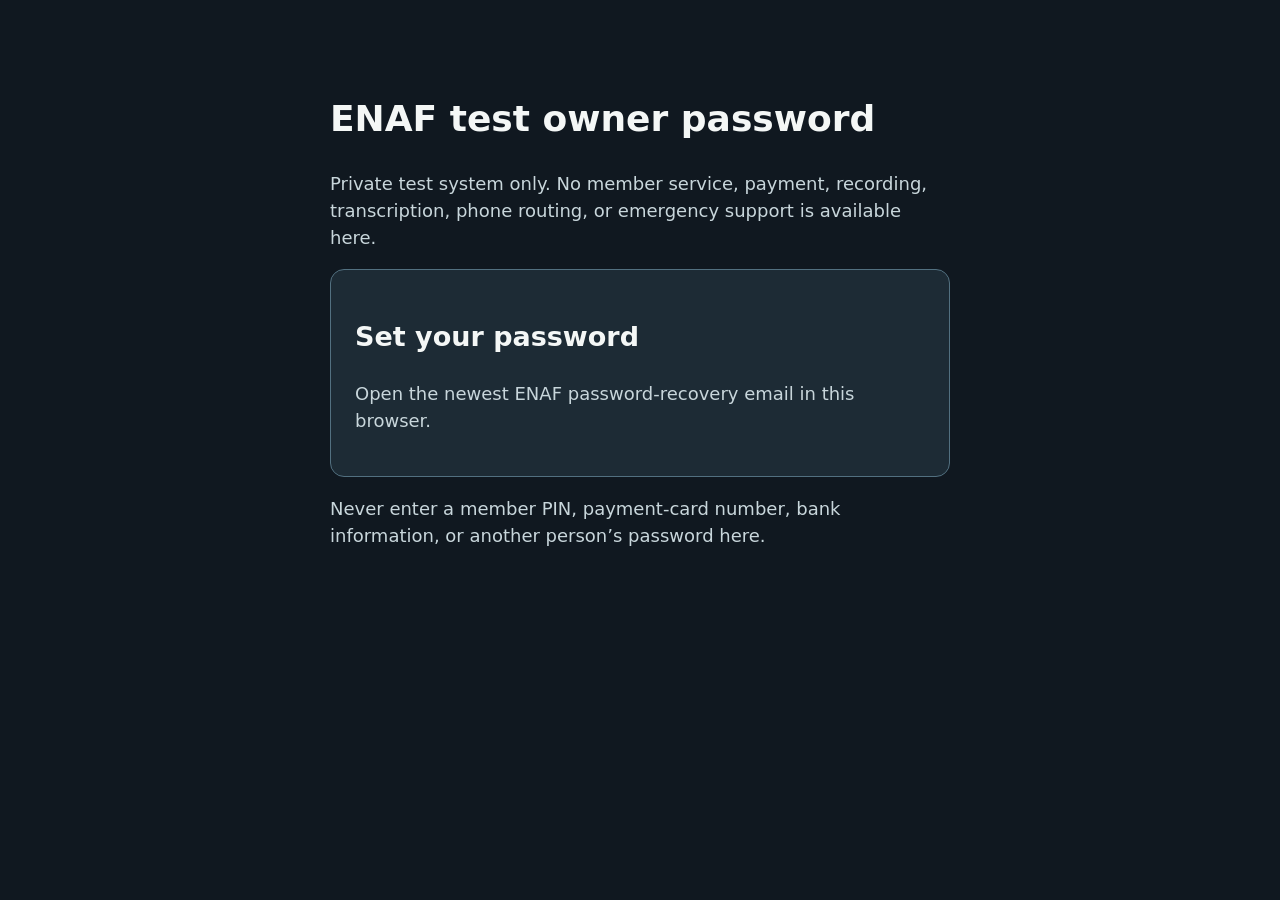
==== index.html @ 76236249 "Add test owner recovery page" ====
<!doctype html>
<html lang="en">
  <head>
    <meta charset="utf-8">
    <meta name="viewport" content="width=device-width, initial-scale=1">
    <title>ENAF test owner password</title>
    <style>
      body { margin: 0; background: #101820; color: #f4f7f6; font: 18px/1.5 system-ui, sans-serif; }
      main { max-width: 620px; margin: 40px auto; padding: 28px; }
      section { margin: 18px 0; padding: 24px; border: 1px solid #527080; border-radius: 14px; background: #1d2b35; }
      label, input, button { display: block; width: 100%; box-sizing: border-box; }
      input { margin: 7px 0 16px; padding: 12px; border: 1px solid #9ab0ba; border-radius: 8px; font-size: 18px; }
      button { padding: 12px; border: 0; border-radius: 8px; background: #79d2a6; color: #102018; font-weight: 700; font-size: 16px; }
      .note { color: #c8d6db; } .warn { padding: 12px; border-radius: 8px; background: #4a291f; } .ok { padding: 12px; border-radius: 8px; background: #1e473b; }
      .hidden { display: none; }
    </style>
  </head>
  <body>
    <main>
      <h1>ENAF test owner password</h1>
      <p class="note">Private test system only. No member service, payment, recording, transcription, phone routing, or emergency support is available here.</p>
      <section>
        <h2>Set your password</h2>
        <p id="status" class="note">Open the newest ENAF password-recovery email in this browser.</p>
        <div id="form" class="hidden">
          <label for="password">Choose a test owner password</label>
          <input id="password" type="password" autocomplete="new-password" minlength="12">
          <button id="save" type="button">Save password</button>
        </div>
      </section>
      <p class="note">Never enter a member PIN, payment-card number, bank information, or another person’s password here.</p>
    </main>
    <script>
      const projectUrl = 'https://efbsdpeowuwwbzaujyqs.supabase.co';
      const status = document.getElementById('status');
      const form = document.getElementById('form');
      const params = new URLSearchParams(location.hash.slice(1));
      const token = params.get('access_token');
      const linkError = params.get('error_code') || params.get('error');

      if (token) {
        form.classList.remove('hidden');
        status.textContent = 'This secure link is ready. Choose a password now.';
        status.className = 'ok';
        history.replaceState({}, '', location.pathname);
      } else if (linkError) {
        status.textContent = 'This recovery link is no longer valid. Request a new one, then open the newest email right away.';
        status.className = 'warn';
        history.replaceState({}, '', location.pathname);
      }

      document.getElementById('save').addEventListener('click', async () => {
        const password = document.getElementById('password').value;
        if (password.length < 12) {
          status.textContent = 'Use at least 12 characters.';
          status.className = 'warn';
          return;
        }
        const response = await fetch(`${projectUrl}/auth/v1/user`, {
          method: 'PUT',
          headers: { 'authorization': `Bearer ${token}`, 'content-type': 'application/json' },
          body: JSON.stringify({ password })
        });
        document.getElementById('password').value = '';
        if (!response.ok) {
          status.textContent = 'Password could not be saved. Request one new recovery email and use it right away.';
          status.className = 'warn';
          return;
        }
        form.classList.add('hidden');
        status.textContent = 'Password saved. Return to ENAF when you are ready for the next test-only setup step.';
        status.className = 'ok';
      });
    </script>
  </body>
</html>
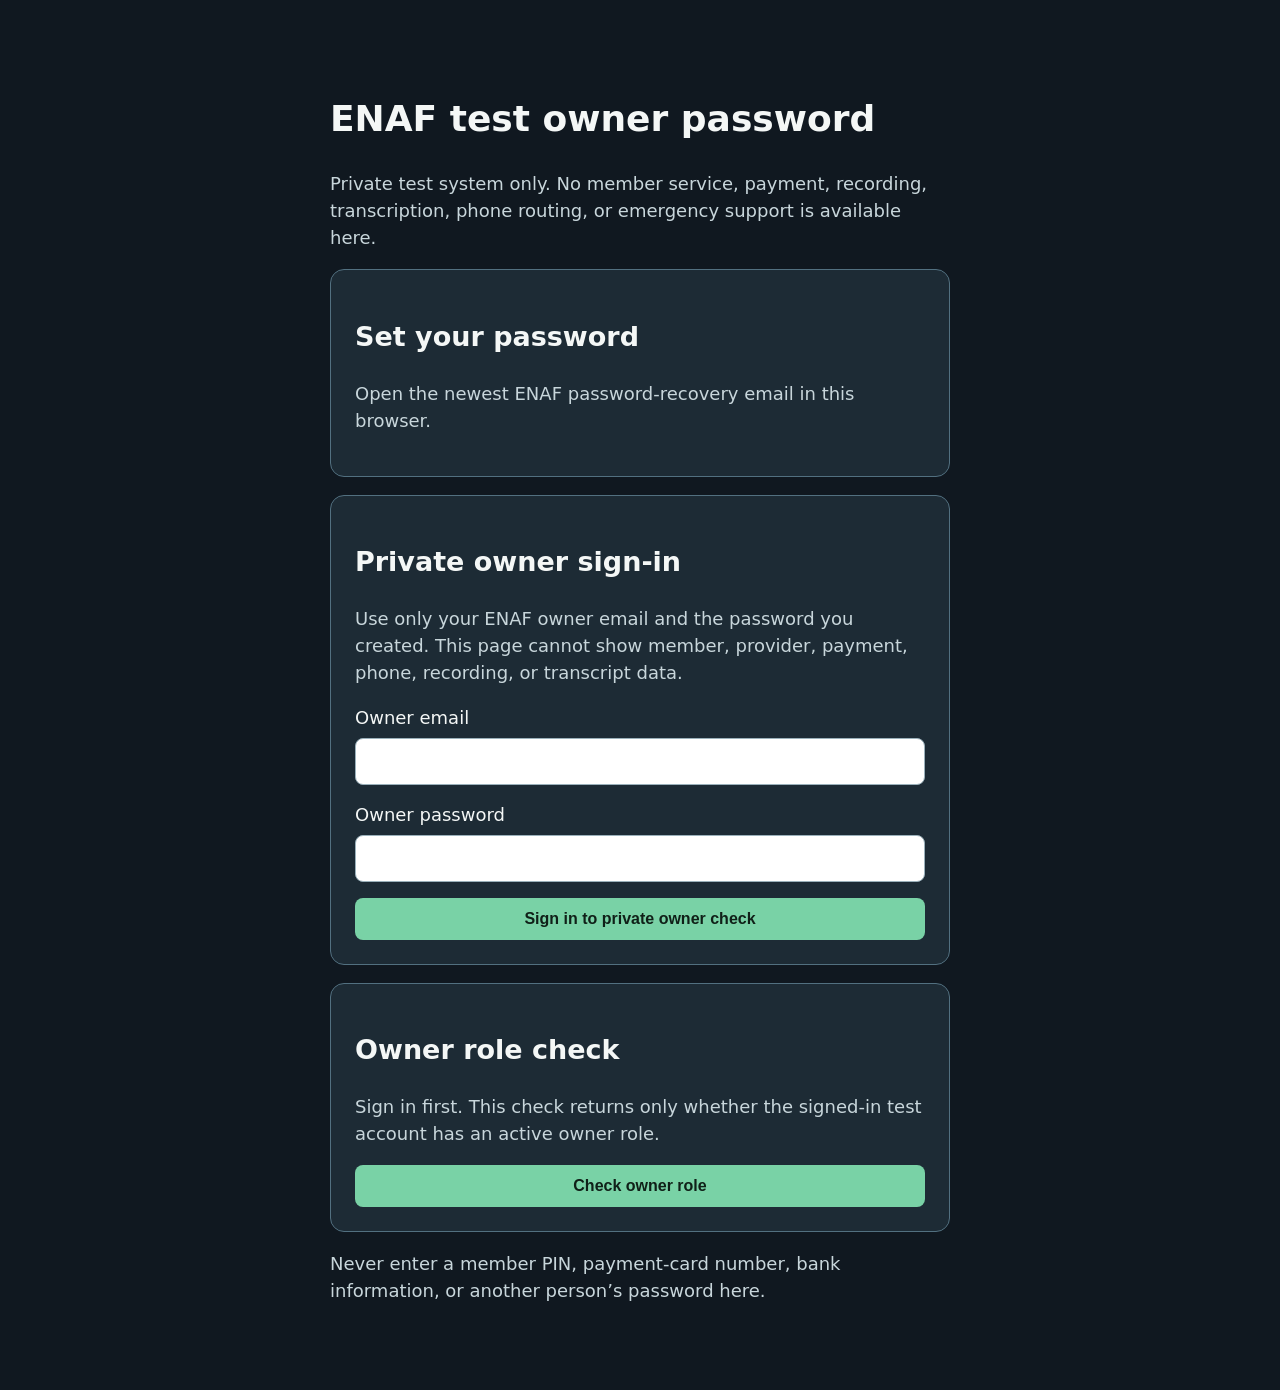
==== commit d89702ce: "Add private owner sign-in check" ====
--- a/index.html
+++ b/index.html
@@ -28,11 +28,31 @@
           <button id="save" type="button">Save password</button>
         </div>
       </section>
+      <section>
+        <h2>Private owner sign-in</h2>
+        <p id="signin-status" class="note">Use only your ENAF owner email and the password you created. This page cannot show member, provider, payment, phone, recording, or transcript data.</p>
+        <label for="email">Owner email</label>
+        <input id="email" type="email" autocomplete="username">
+        <label for="login-password">Owner password</label>
+        <input id="login-password" type="password" autocomplete="current-password">
+        <button id="sign-in" type="button">Sign in to private owner check</button>
+      </section>
+      <section>
+        <h2>Owner role check</h2>
+        <p id="role-status" class="note">Sign in first. This check returns only whether the signed-in test account has an active owner role.</p>
+        <button id="check-role" type="button" disabled>Check owner role</button>
+      </section>
       <p class="note">Never enter a member PIN, payment-card number, bank information, or another person’s password here.</p>
     </main>
     <script>
       const projectUrl = 'https://efbsdpeowuwwbzaujyqs.supabase.co';
+      const publicKey = 'eyJhbGciOiJIUzI1NiIsInR5cCI6IkpXVCJ9.eyJpc3MiOiJzdXBhYmFzZSIsInJlZiI6ImVmYnNkcGVvd3V3d2J6YXVqeXFzIiwicm9sZSI6ImFub24iLCJpYXQiOjE3OTM0MDQ4MjAsImV4cCI6MjEwODk4MDgyMH0.j-g66I9IGccb9GAB0XDJjC3BG0qwWxltV0YfF4LKTDg';
+      const ownerCheckUrl = `${projectUrl}/functions/v1/enaf-test-owner-access-check`;
       const status = document.getElementById('status');
+      const signinStatus = document.getElementById('signin-status');
+      const roleStatus = document.getElementById('role-status');
+      const checkRole = document.getElementById('check-role');
+      let ownerAccessToken = '';
       const form = document.getElementById('form');
       const params = new URLSearchParams(location.hash.slice(1));
       const token = params.get('access_token');
@@ -58,7 +78,7 @@
         }
         const response = await fetch(`${projectUrl}/auth/v1/user`, {
           method: 'PUT',
-          headers: { 'authorization': `Bearer ${token}`, 'content-type': 'application/json' },
+          headers: { 'apikey': publicKey, 'authorization': `Bearer ${token}`, 'content-type': 'application/json' },
           body: JSON.stringify({ password })
         });
         document.getElementById('password').value = '';
@@ -71,6 +91,46 @@
         status.textContent = 'Password saved. Return to ENAF when you are ready for the next test-only setup step.';
         status.className = 'ok';
       });
+
+      document.getElementById('sign-in').addEventListener('click', async () => {
+        const email = document.getElementById('email').value.trim();
+        const password = document.getElementById('login-password').value;
+        if (!email || !password) {
+          signinStatus.textContent = 'Enter your ENAF owner email and password.';
+          signinStatus.className = 'warn';
+          return;
+        }
+        const response = await fetch(`${projectUrl}/auth/v1/token?grant_type=password`, {
+          method: 'POST',
+          headers: { 'apikey': publicKey, 'content-type': 'application/json' },
+          body: JSON.stringify({ email, password })
+        });
+        document.getElementById('login-password').value = '';
+        const data = await response.json().catch(() => ({}));
+        if (!response.ok || typeof data.access_token !== 'string') {
+          signinStatus.textContent = 'Sign-in could not be verified. Check your owner email and password.';
+          signinStatus.className = 'warn';
+          return;
+        }
+        ownerAccessToken = data.access_token;
+        checkRole.disabled = false;
+        signinStatus.textContent = 'Signed in to the private test check. Your password is not stored by this page.';
+        signinStatus.className = 'ok';
+      });
+
+      checkRole.addEventListener('click', async () => {
+        const response = await fetch(ownerCheckUrl, {
+          headers: { 'apikey': publicKey, 'authorization': `Bearer ${ownerAccessToken}` }
+        });
+        const data = await response.json().catch(() => ({}));
+        if (response.ok && data.result === 'owner-access-active') {
+          roleStatus.textContent = 'Owner role is active. No operational records are shown here.';
+          roleStatus.className = 'ok';
+          return;
+        }
+        roleStatus.textContent = 'Owner role check did not succeed. No records were shown.';
+        roleStatus.className = 'warn';
+      });
     </script>
   </body>
 </html>
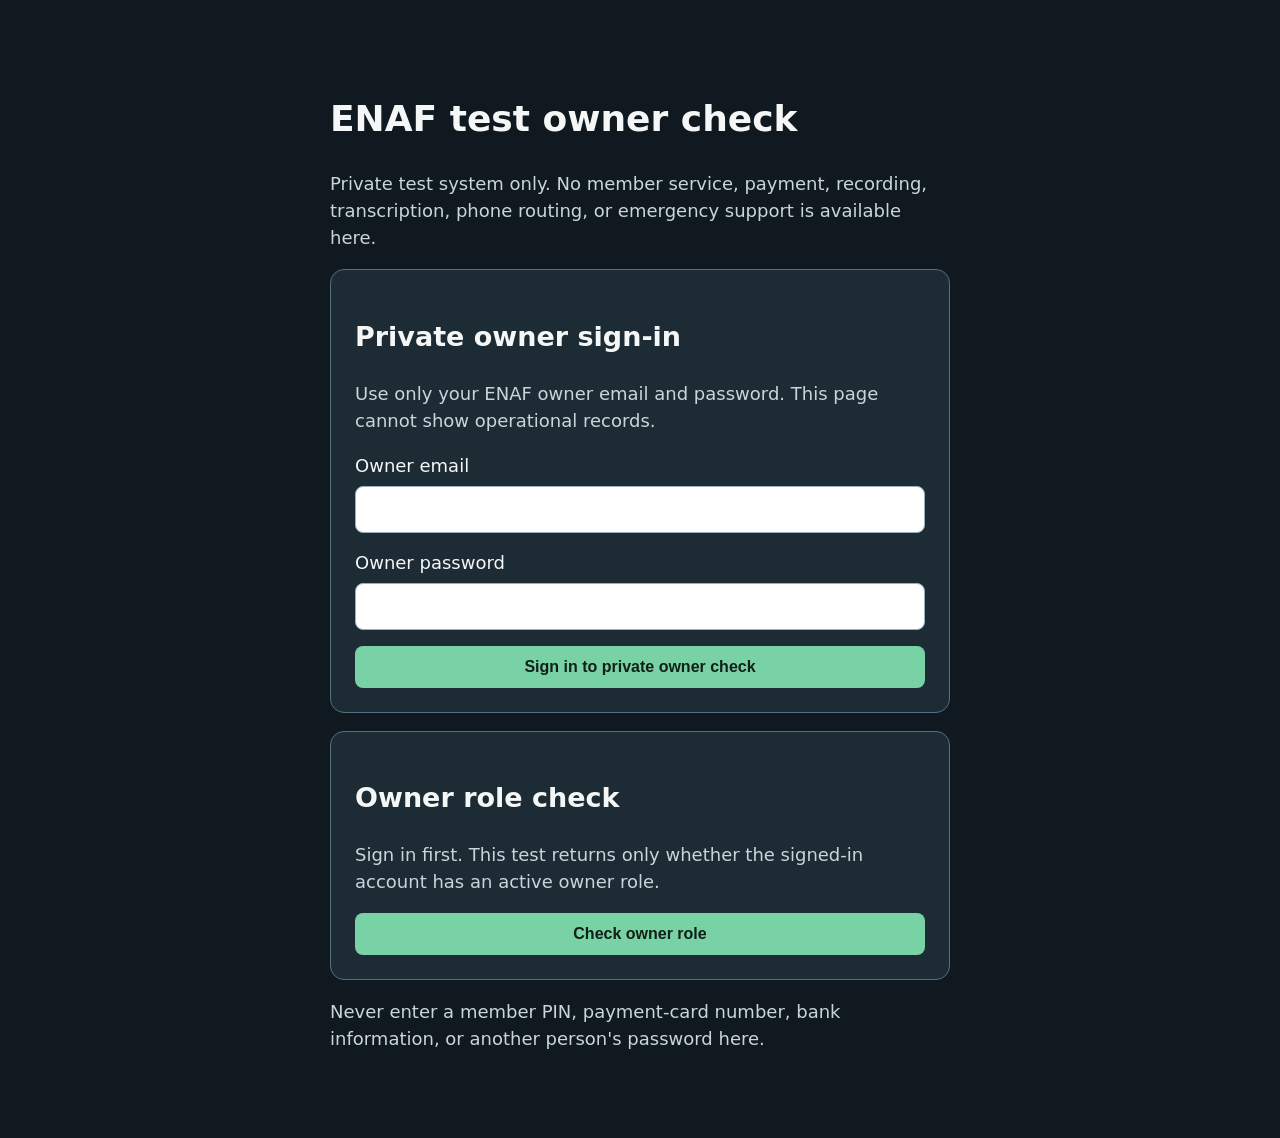
==== commit c30c2808: "Show safe owner-check connection status" ====
--- a/index.html
+++ b/index.html
@@ -1,136 +1,2 @@
 <!doctype html>
-<html lang="en">
-  <head>
-    <meta charset="utf-8">
-    <meta name="viewport" content="width=device-width, initial-scale=1">
-    <title>ENAF test owner password</title>
-    <style>
-      body { margin: 0; background: #101820; color: #f4f7f6; font: 18px/1.5 system-ui, sans-serif; }
-      main { max-width: 620px; margin: 40px auto; padding: 28px; }
-      section { margin: 18px 0; padding: 24px; border: 1px solid #527080; border-radius: 14px; background: #1d2b35; }
-      label, input, button { display: block; width: 100%; box-sizing: border-box; }
-      input { margin: 7px 0 16px; padding: 12px; border: 1px solid #9ab0ba; border-radius: 8px; font-size: 18px; }
-      button { padding: 12px; border: 0; border-radius: 8px; background: #79d2a6; color: #102018; font-weight: 700; font-size: 16px; }
-      .note { color: #c8d6db; } .warn { padding: 12px; border-radius: 8px; background: #4a291f; } .ok { padding: 12px; border-radius: 8px; background: #1e473b; }
-      .hidden { display: none; }
-    </style>
-  </head>
-  <body>
-    <main>
-      <h1>ENAF test owner password</h1>
-      <p class="note">Private test system only. No member service, payment, recording, transcription, phone routing, or emergency support is available here.</p>
-      <section>
-        <h2>Set your password</h2>
-        <p id="status" class="note">Open the newest ENAF password-recovery email in this browser.</p>
-        <div id="form" class="hidden">
-          <label for="password">Choose a test owner password</label>
-          <input id="password" type="password" autocomplete="new-password" minlength="12">
-          <button id="save" type="button">Save password</button>
-        </div>
-      </section>
-      <section>
-        <h2>Private owner sign-in</h2>
-        <p id="signin-status" class="note">Use only your ENAF owner email and the password you created. This page cannot show member, provider, payment, phone, recording, or transcript data.</p>
-        <label for="email">Owner email</label>
-        <input id="email" type="email" autocomplete="username">
-        <label for="login-password">Owner password</label>
-        <input id="login-password" type="password" autocomplete="current-password">
-        <button id="sign-in" type="button">Sign in to private owner check</button>
-      </section>
-      <section>
-        <h2>Owner role check</h2>
-        <p id="role-status" class="note">Sign in first. This check returns only whether the signed-in test account has an active owner role.</p>
-        <button id="check-role" type="button" disabled>Check owner role</button>
-      </section>
-      <p class="note">Never enter a member PIN, payment-card number, bank information, or another person’s password here.</p>
-    </main>
-    <script>
-      const projectUrl = 'https://efbsdpeowuwwbzaujyqs.supabase.co';
-      const publicKey = 'eyJhbGciOiJIUzI1NiIsInR5cCI6IkpXVCJ9.eyJpc3MiOiJzdXBhYmFzZSIsInJlZiI6ImVmYnNkcGVvd3V3d2J6YXVqeXFzIiwicm9sZSI6ImFub24iLCJpYXQiOjE3OTM0MDQ4MjAsImV4cCI6MjEwODk4MDgyMH0.j-g66I9IGccb9GAB0XDJjC3BG0qwWxltV0YfF4LKTDg';
-      const ownerCheckUrl = `${projectUrl}/functions/v1/enaf-test-owner-access-check`;
-      const status = document.getElementById('status');
-      const signinStatus = document.getElementById('signin-status');
-      const roleStatus = document.getElementById('role-status');
-      const checkRole = document.getElementById('check-role');
-      let ownerAccessToken = '';
-      const form = document.getElementById('form');
-      const params = new URLSearchParams(location.hash.slice(1));
-      const token = params.get('access_token');
-      const linkError = params.get('error_code') || params.get('error');
-
-      if (token) {
-        form.classList.remove('hidden');
-        status.textContent = 'This secure link is ready. Choose a password now.';
-        status.className = 'ok';
-        history.replaceState({}, '', location.pathname);
-      } else if (linkError) {
-        status.textContent = 'This recovery link is no longer valid. Request a new one, then open the newest email right away.';
-        status.className = 'warn';
-        history.replaceState({}, '', location.pathname);
-      }
-
-      document.getElementById('save').addEventListener('click', async () => {
-        const password = document.getElementById('password').value;
-        if (password.length < 12) {
-          status.textContent = 'Use at least 12 characters.';
-          status.className = 'warn';
-          return;
-        }
-        const response = await fetch(`${projectUrl}/auth/v1/user`, {
-          method: 'PUT',
-          headers: { 'apikey': publicKey, 'authorization': `Bearer ${token}`, 'content-type': 'application/json' },
-          body: JSON.stringify({ password })
-        });
-        document.getElementById('password').value = '';
-        if (!response.ok) {
-          status.textContent = 'Password could not be saved. Request one new recovery email and use it right away.';
-          status.className = 'warn';
-          return;
-        }
-        form.classList.add('hidden');
-        status.textContent = 'Password saved. Return to ENAF when you are ready for the next test-only setup step.';
-        status.className = 'ok';
-      });
-
-      document.getElementById('sign-in').addEventListener('click', async () => {
-        const email = document.getElementById('email').value.trim();
-        const password = document.getElementById('login-password').value;
-        if (!email || !password) {
-          signinStatus.textContent = 'Enter your ENAF owner email and password.';
-          signinStatus.className = 'warn';
-          return;
-        }
-        const response = await fetch(`${projectUrl}/auth/v1/token?grant_type=password`, {
-          method: 'POST',
-          headers: { 'apikey': publicKey, 'content-type': 'application/json' },
-          body: JSON.stringify({ email, password })
-        });
-        document.getElementById('login-password').value = '';
-        const data = await response.json().catch(() => ({}));
-        if (!response.ok || typeof data.access_token !== 'string') {
-          signinStatus.textContent = 'Sign-in could not be verified. Check your owner email and password.';
-          signinStatus.className = 'warn';
-          return;
-        }
-        ownerAccessToken = data.access_token;
-        checkRole.disabled = false;
-        signinStatus.textContent = 'Signed in to the private test check. Your password is not stored by this page.';
-        signinStatus.className = 'ok';
-      });
-
-      checkRole.addEventListener('click', async () => {
-        const response = await fetch(ownerCheckUrl, {
-          headers: { 'apikey': publicKey, 'authorization': `Bearer ${ownerAccessToken}` }
-        });
-        const data = await response.json().catch(() => ({}));
-        if (response.ok && data.result === 'owner-access-active') {
-          roleStatus.textContent = 'Owner role is active. No operational records are shown here.';
-          roleStatus.className = 'ok';
-          return;
-        }
-        roleStatus.textContent = 'Owner role check did not succeed. No records were shown.';
-        roleStatus.className = 'warn';
-      });
-    </script>
-  </body>
-</html>
+<html lang="en"><head><meta charset="utf-8"><meta name="viewport" content="width=device-width, initial-scale=1"><title>ENAF test owner check</title><style>body{margin:0;background:#101820;color:#f4f7f6;font:18px/1.5 system-ui,sans-serif}main{max-width:620px;margin:40px auto;padding:28px}section{margin:18px 0;padding:24px;border:1px solid #527080;border-radius:14px;background:#1d2b35}label,input,button{display:block;width:100%;box-sizing:border-box}input{margin:7px 0 16px;padding:12px;border:1px solid #9ab0ba;border-radius:8px;font-size:18px}button{padding:12px;border:0;border-radius:8px;background:#79d2a6;color:#102018;font-weight:700;font-size:16px}.note{color:#c8d6db}.warn{padding:12px;border-radius:8px;background:#4a291f}.ok{padding:12px;border-radius:8px;background:#1e473b}</style></head><body><main><h1>ENAF test owner check</h1><p class="note">Private test system only. No member service, payment, recording, transcription, phone routing, or emergency support is available here.</p><section><h2>Private owner sign-in</h2><p id="signin-status" class="note">Use only your ENAF owner email and password. This page cannot show operational records.</p><label for="email">Owner email</label><input id="email" type="email" autocomplete="username"><label for="login-password">Owner password</label><input id="login-password" type="password" autocomplete="current-password"><button id="sign-in" type="button">Sign in to private owner check</button></section><section><h2>Owner role check</h2><p id="role-status" class="note">Sign in first. This test returns only whether the signed-in account has an active owner role.</p><button id="check-role" type="button" disabled>Check owner role</button></section><p class="note">Never enter a member PIN, payment-card number, bank information, or another person's password here.</p></main><script>const projectUrl='https://efbsdpeowuwwbzaujyqs.supabase.co';const publicKey='eyJhbGciOiJIUzI1NiIsInR5cCI6IkpXVCJ9.eyJpc3MiOiJzdXBhYmFzZSIsInJlZiI6ImVmYnNkcGVvd3V3d2J6YXVqeXFzIiwicm9sZSI6ImFub24iLCJpYXQiOjE3OTM0MDQ4MjAsImV4cCI6MjEwODk4MDgyMH0.j-g66I9IGccb9GAB0XDJjC3BG0qwWxltV0YfF4LKTDg';const ownerCheckUrl=projectUrl+'/rest/v1/rpc/enaf_test_current_owner_access';const signinStatus=document.getElementById('signin-status');const roleStatus=document.getElementById('role-status');const checkRole=document.getElementById('check-role');let ownerAccessToken='';document.getElementById('sign-in').addEventListener('click',async()=>{const email=document.getElementById('email').value.trim();const password=document.getElementById('login-password').value;if(!email||!password){signinStatus.textContent='Enter your ENAF owner email and password.';signinStatus.className='warn';return}const response=await fetch(projectUrl+'/auth/v1/token?grant_type=password',{method:'POST',headers:{apikey:publicKey,'content-type':'application/json'},body:JSON.stringify({email,password})});document.getElementById('login-password').value='';const data=await response.json().catch(()=>({}));if(!response.ok||typeof data.access_token!=='string'){signinStatus.textContent='Sign-in could not be verified. Check your owner email and password.';signinStatus.className='warn';return}ownerAccessToken=data.access_token;checkRole.disabled=false;signinStatus.textContent='Signed in to the private test check. Your password is not stored by this page.';signinStatus.className='ok'});checkRole.addEventListener('click',async()=>{const response=await fetch(ownerCheckUrl,{method:'POST',headers:{apikey:publicKey,authorization:'Bearer '+ownerAccessToken,'content-type':'application/json'},body:'{}'});const data=await response.json().catch(()=>[]);const role=Array.isArray(data)?data[0]:null;if(response.ok&&role?.result==='owner-access-active'&&role?.role==='owner'){roleStatus.textContent='Owner role is active. No operational records are shown here.';roleStatus.className='ok';return}roleStatus.textContent=response.ok?'The test check replied, but did not recognize the owner status. No records were shown.':'The test check could not be reached (connection status '+response.status+'). No records were shown.';roleStatus.className='warn'});</script></body></html>
